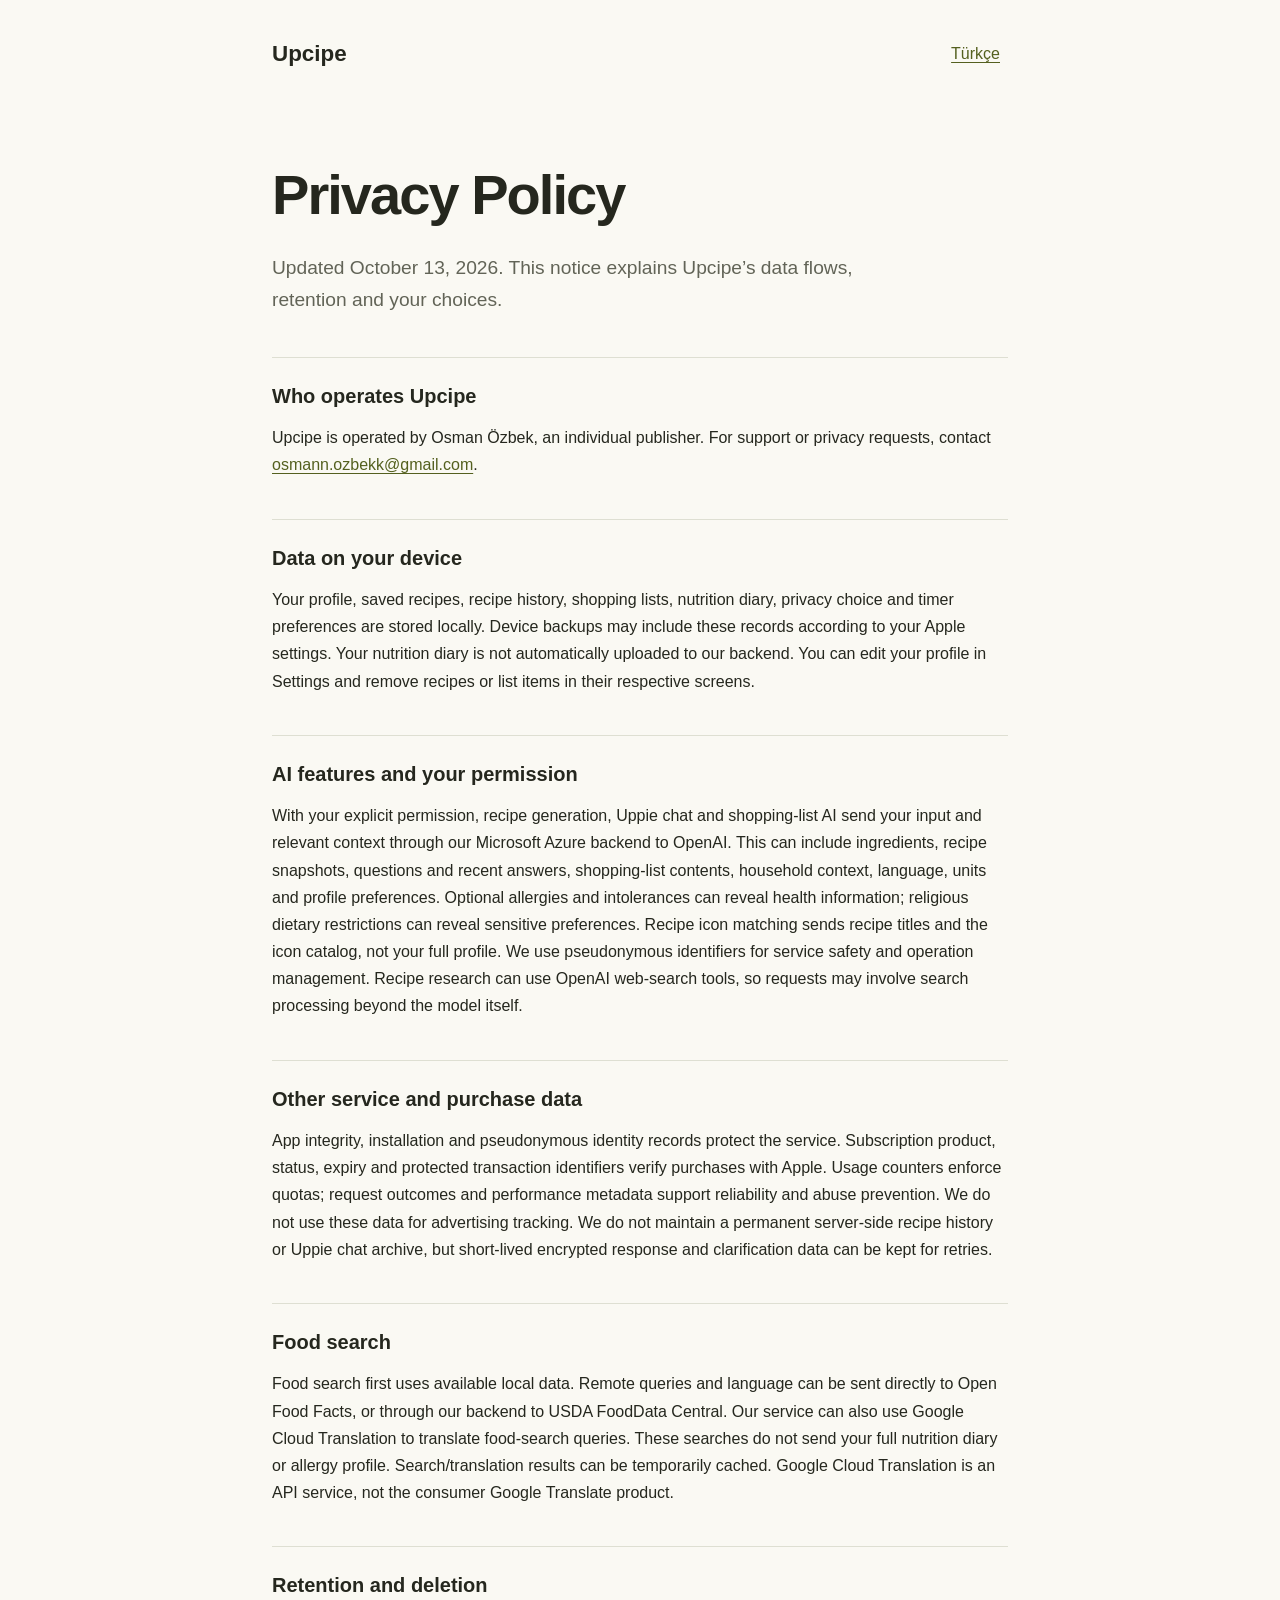
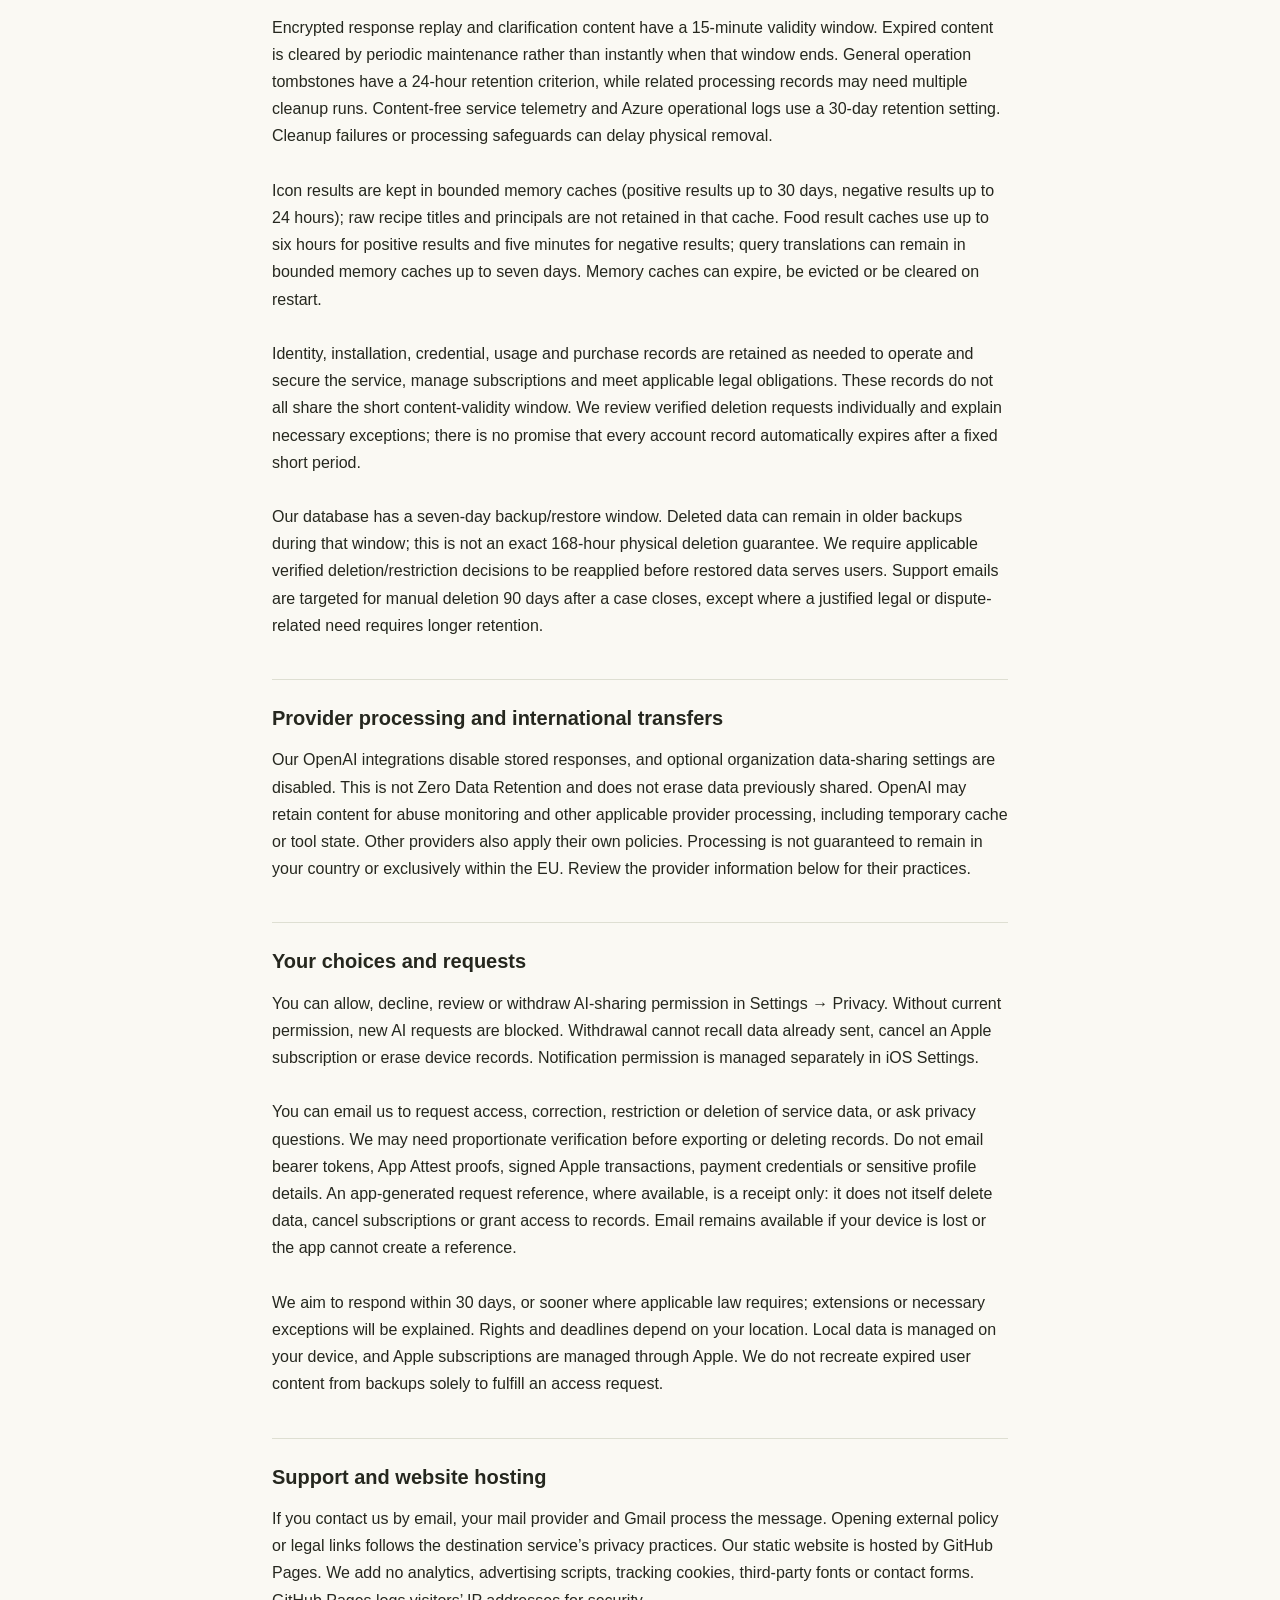
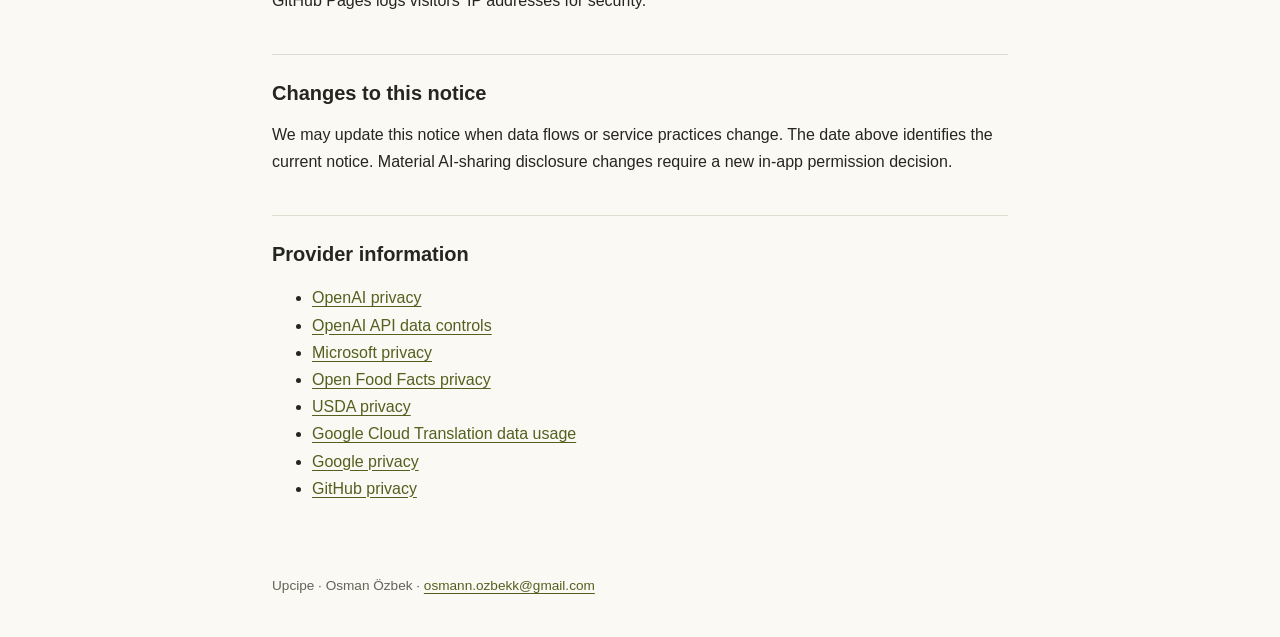
==== privacy/index.html @ ae254fd0 "Publish Upcipe privacy policy based on verified production data flows" ====
<!doctype html>
<html lang="en">
<head>
<meta charset="utf-8"><meta name="viewport" content="width=device-width, initial-scale=1">
<meta name="referrer" content="no-referrer">
<title>Upcipe · Privacy Policy</title>
<link rel="stylesheet" href="../style.css">
</head>
<body>
<a class="skip" href="#main">Skip to content</a>
<header><a class="brand" href="../">Upcipe</a><nav aria-label="Language"><a href="tr/" lang="tr">Türkçe</a></nav></header>
<main id="main"><h1>Privacy Policy</h1>
<p class="intro">Updated October 13, 2026. This notice explains Upcipe’s data flows, retention and your choices.</p>
<section><h2>Who operates Upcipe</h2><p>Upcipe is operated by Osman Özbek, an individual publisher. For support or privacy requests, contact <a href="mailto:osmann.ozbekk@gmail.com">osmann.ozbekk@gmail.com</a>.</p></section>
<section><h2>Data on your device</h2><p>Your profile, saved recipes, recipe history, shopping lists, nutrition diary, privacy choice and timer preferences are stored locally. Device backups may include these records according to your Apple settings. Your nutrition diary is not automatically uploaded to our backend. You can edit your profile in Settings and remove recipes or list items in their respective screens.</p></section>
<section><h2>AI features and your permission</h2><p>With your explicit permission, recipe generation, Uppie chat and shopping-list AI send your input and relevant context through our Microsoft Azure backend to OpenAI. This can include ingredients, recipe snapshots, questions and recent answers, shopping-list contents, household context, language, units and profile preferences. Optional allergies and intolerances can reveal health information; religious dietary restrictions can reveal sensitive preferences. Recipe icon matching sends recipe titles and the icon catalog, not your full profile. We use pseudonymous identifiers for service safety and operation management. Recipe research can use OpenAI web-search tools, so requests may involve search processing beyond the model itself.</p></section>
<section><h2>Other service and purchase data</h2><p>App integrity, installation and pseudonymous identity records protect the service. Subscription product, status, expiry and protected transaction identifiers verify purchases with Apple. Usage counters enforce quotas; request outcomes and performance metadata support reliability and abuse prevention. We do not use these data for advertising tracking. We do not maintain a permanent server-side recipe history or Uppie chat archive, but short-lived encrypted response and clarification data can be kept for retries.</p></section>
<section><h2>Food search</h2><p>Food search first uses available local data. Remote queries and language can be sent directly to Open Food Facts, or through our backend to USDA FoodData Central. Our service can also use Google Cloud Translation to translate food-search queries. These searches do not send your full nutrition diary or allergy profile. Search/translation results can be temporarily cached. Google Cloud Translation is an API service, not the consumer Google Translate product.</p></section>
<section><h2>Retention and deletion</h2><p>Encrypted response replay and clarification content have a 15-minute validity window. Expired content is cleared by periodic maintenance rather than instantly when that window ends. General operation tombstones have a 24-hour retention criterion, while related processing records may need multiple cleanup runs. Content-free service telemetry and Azure operational logs use a 30-day retention setting. Cleanup failures or processing safeguards can delay physical removal.<br><br>Icon results are kept in bounded memory caches (positive results up to 30 days, negative results up to 24 hours); raw recipe titles and principals are not retained in that cache. Food result caches use up to six hours for positive results and five minutes for negative results; query translations can remain in bounded memory caches up to seven days. Memory caches can expire, be evicted or be cleared on restart.<br><br>Identity, installation, credential, usage and purchase records are retained as needed to operate and secure the service, manage subscriptions and meet applicable legal obligations. These records do not all share the short content-validity window. We review verified deletion requests individually and explain necessary exceptions; there is no promise that every account record automatically expires after a fixed short period.<br><br>Our database has a seven-day backup/restore window. Deleted data can remain in older backups during that window; this is not an exact 168-hour physical deletion guarantee. We require applicable verified deletion/restriction decisions to be reapplied before restored data serves users. Support emails are targeted for manual deletion 90 days after a case closes, except where a justified legal or dispute-related need requires longer retention.</p></section>
<section><h2>Provider processing and international transfers</h2><p>Our OpenAI integrations disable stored responses, and optional organization data-sharing settings are disabled. This is not Zero Data Retention and does not erase data previously shared. OpenAI may retain content for abuse monitoring and other applicable provider processing, including temporary cache or tool state. Other providers also apply their own policies. Processing is not guaranteed to remain in your country or exclusively within the EU. Review the provider information below for their practices.</p></section>
<section><h2>Your choices and requests</h2><p>You can allow, decline, review or withdraw AI-sharing permission in Settings → Privacy. Without current permission, new AI requests are blocked. Withdrawal cannot recall data already sent, cancel an Apple subscription or erase device records. Notification permission is managed separately in iOS Settings.<br><br>You can email us to request access, correction, restriction or deletion of service data, or ask privacy questions. We may need proportionate verification before exporting or deleting records. Do not email bearer tokens, App Attest proofs, signed Apple transactions, payment credentials or sensitive profile details. An app-generated request reference, where available, is a receipt only: it does not itself delete data, cancel subscriptions or grant access to records. Email remains available if your device is lost or the app cannot create a reference.<br><br>We aim to respond within 30 days, or sooner where applicable law requires; extensions or necessary exceptions will be explained. Rights and deadlines depend on your location. Local data is managed on your device, and Apple subscriptions are managed through Apple. We do not recreate expired user content from backups solely to fulfill an access request.</p></section>
<section><h2>Support and website hosting</h2><p>If you contact us by email, your mail provider and Gmail process the message. Opening external policy or legal links follows the destination service’s privacy practices. Our static website is hosted by GitHub Pages. We add no analytics, advertising scripts, tracking cookies, third-party fonts or contact forms. GitHub Pages logs visitors’ IP addresses for security.</p></section>
<section><h2>Changes to this notice</h2><p>We may update this notice when data flows or service practices change. The date above identifies the current notice. Material AI-sharing disclosure changes require a new in-app permission decision.</p></section>
<section><h2>Provider information</h2><ul>
<li><a href="https://openai.com/policies/privacy-policy/">OpenAI privacy</a></li>
<li><a href="https://developers.openai.com/api/docs/guides/your-data">OpenAI API data controls</a></li>
<li><a href="https://www.microsoft.com/en-us/privacy/privacystatement">Microsoft privacy</a></li>
<li><a href="https://world.openfoodfacts.org/privacy">Open Food Facts privacy</a></li>
<li><a href="https://www.usda.gov/privacy-policy">USDA privacy</a></li>
<li><a href="https://docs.cloud.google.com/translate/data-usage">Google Cloud Translation data usage</a></li>
<li><a href="https://policies.google.com/privacy">Google privacy</a></li>
<li><a href="https://docs.github.com/en/site-policy/privacy-policies/github-general-privacy-statement">GitHub privacy</a></li>
</ul></section>
</main><footer>Upcipe · Osman Özbek · <a href="mailto:osmann.ozbekk@gmail.com">osmann.ozbekk@gmail.com</a></footer>
</body></html>
---- style.css ----
:root { color-scheme: light dark; --paper: #faf9f3; --ink: #25271e; --muted: #626457; --accent: #54601f; --line: #dedfd2; }
* { box-sizing: border-box; }
body { margin: 0; background: var(--paper); color: var(--ink); font-family: -apple-system, BlinkMacSystemFont, "Segoe UI", sans-serif; font-size: 1rem; line-height: 1.7; }
header, main, footer { width: min(100% - 3rem, 46rem); margin-inline: auto; }
header { display: flex; justify-content: space-between; align-items: center; gap: 1rem; padding-block: 2rem; }
.brand { color: var(--ink); font-size: 1.4rem; font-weight: 650; text-decoration: none; }
main { padding-block: 2.5rem 1rem; }
.eyebrow { color: var(--accent); font-size: .8rem; letter-spacing: .12em; font-weight: 650; }
h1 { font-size: clamp(2rem, 6vw, 3.5rem); line-height: 1.15; font-weight: 600; letter-spacing: -.035em; margin: 1rem 0 1.5rem; }
.intro { font-size: 1.2rem; color: var(--muted); max-width: 38rem; }
section { margin-top: 2.5rem; padding-top: 1.5rem; border-top: 1px solid var(--line); }
h2 { font-size: 1.25rem; line-height: 1.4; margin: 0; font-weight: 600; }
p { margin-block: .9rem; }
a { color: var(--accent); text-underline-offset: .2em; overflow-wrap: anywhere; }
nav a { display: inline-block; padding: .5rem; }
.email { font-size: 1.1rem; }
a:focus-visible { outline: 3px solid var(--accent); outline-offset: 5px; border-radius: 2px; }
.skip { position: absolute; top: -10rem; left: 1rem; padding: .5rem 1rem; background: var(--paper); }
.skip:focus { top: 1rem; }
footer { padding-block: 2.5rem; color: var(--muted); font-size: .85rem; }
@media (prefers-color-scheme: dark) { :root { --paper: #20221b; --ink: #f3f2e9; --muted: #bbbfb0; --accent: #c2cd89; --line: #414638; } }
@media (max-width: 380px) { header, main, footer { width: calc(100% - 2rem); } main { padding-top: 1.5rem; } }
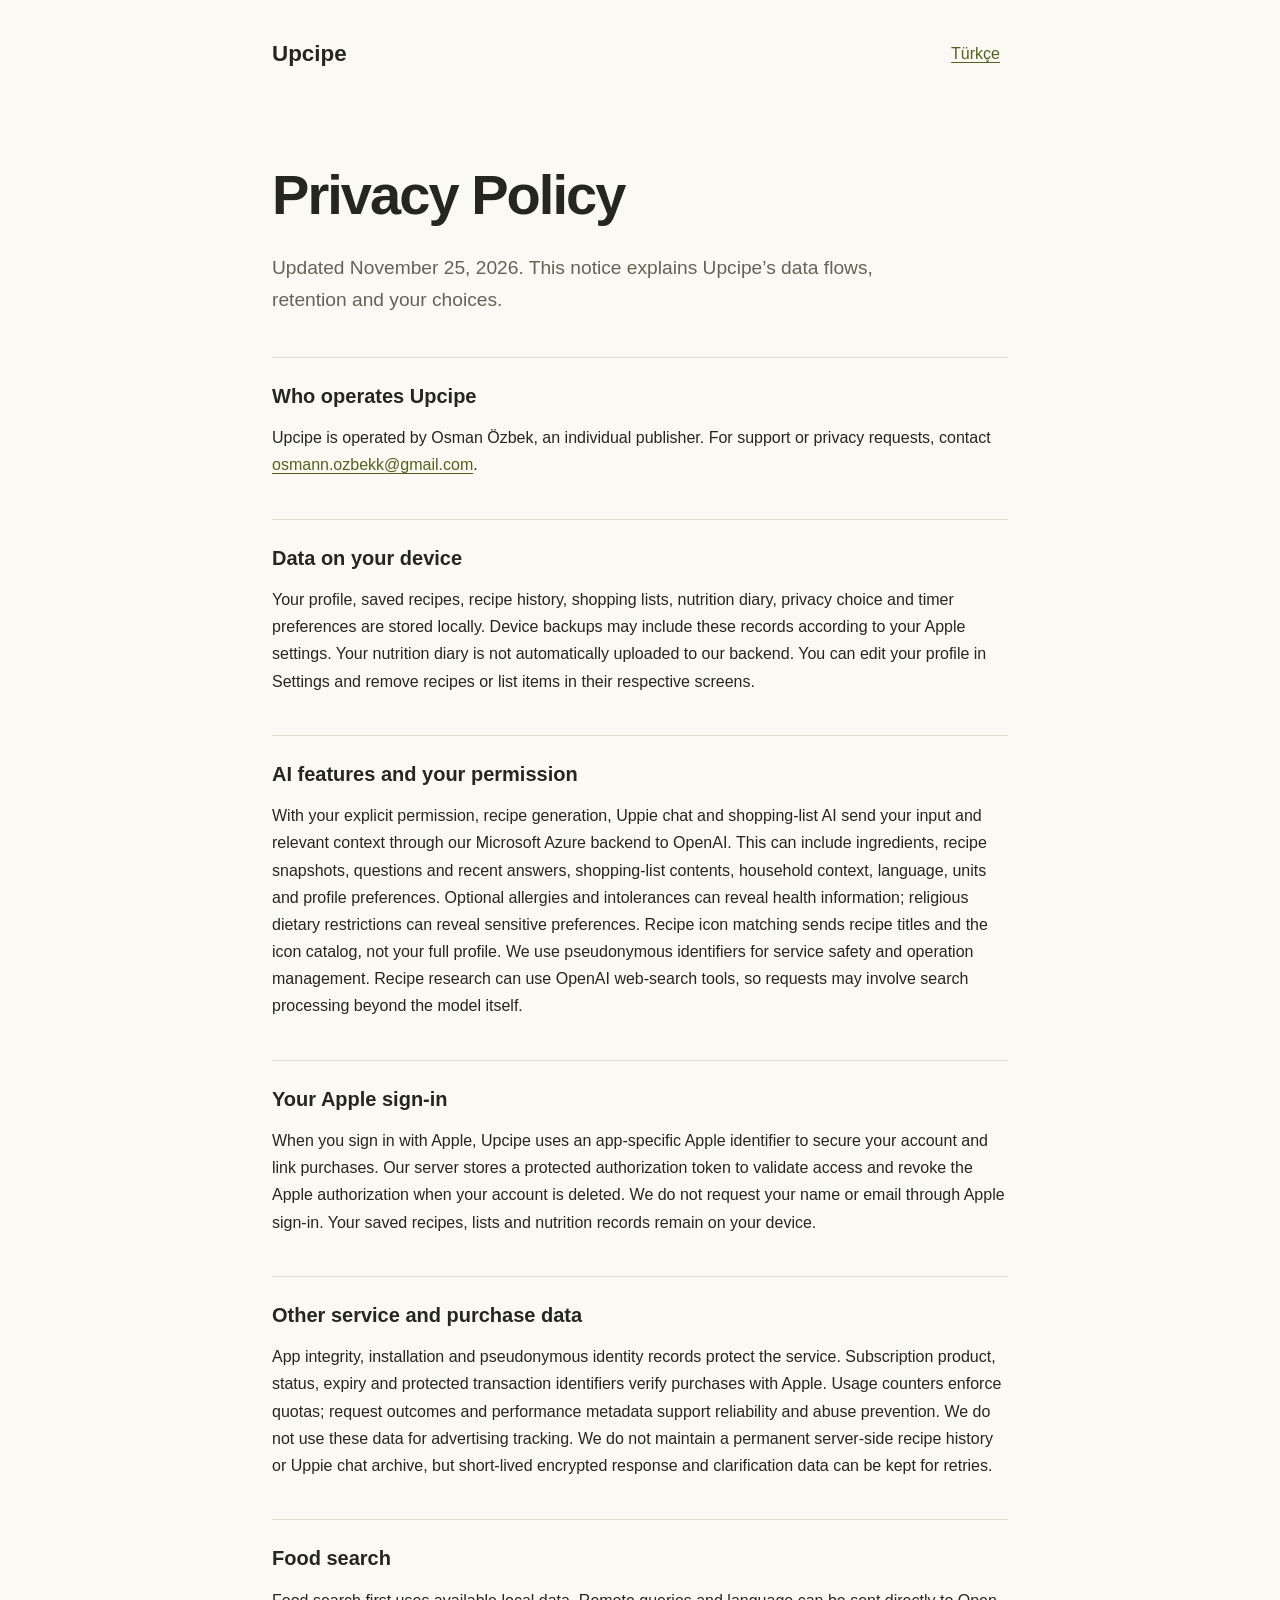
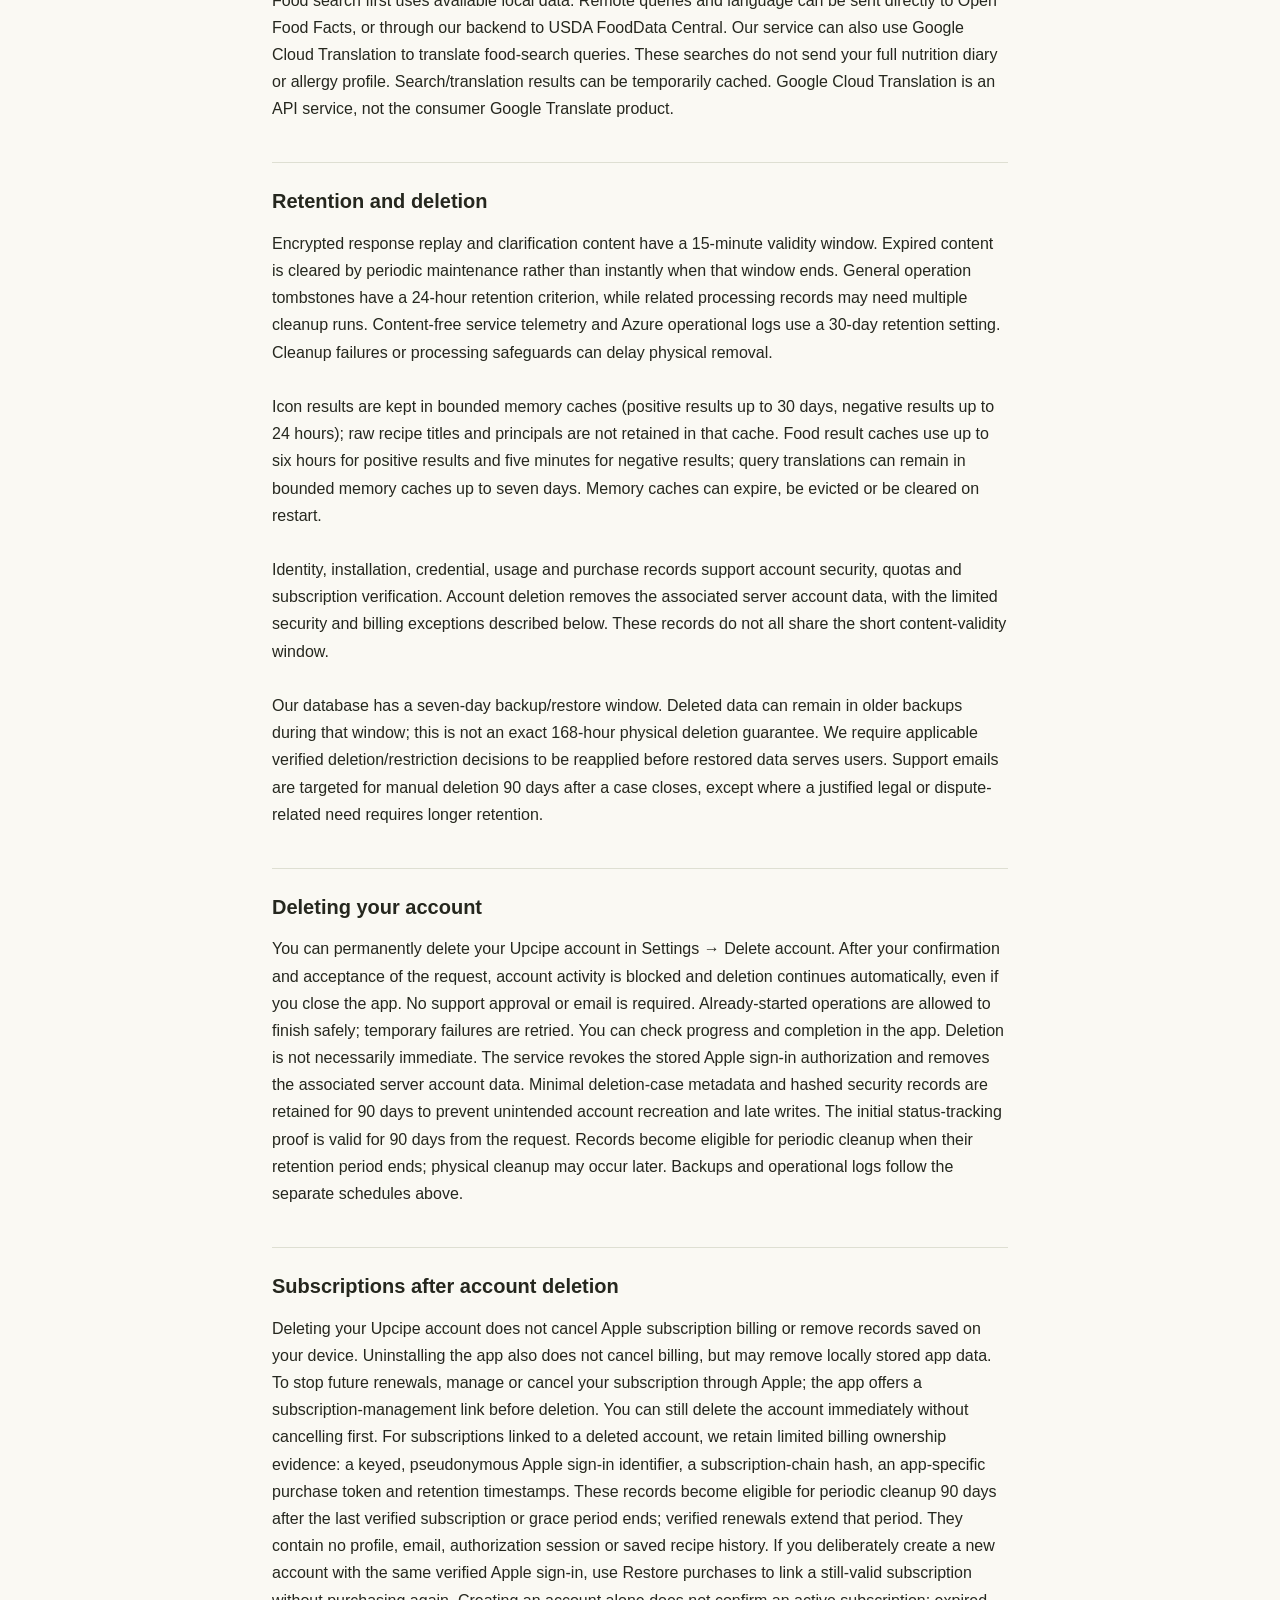
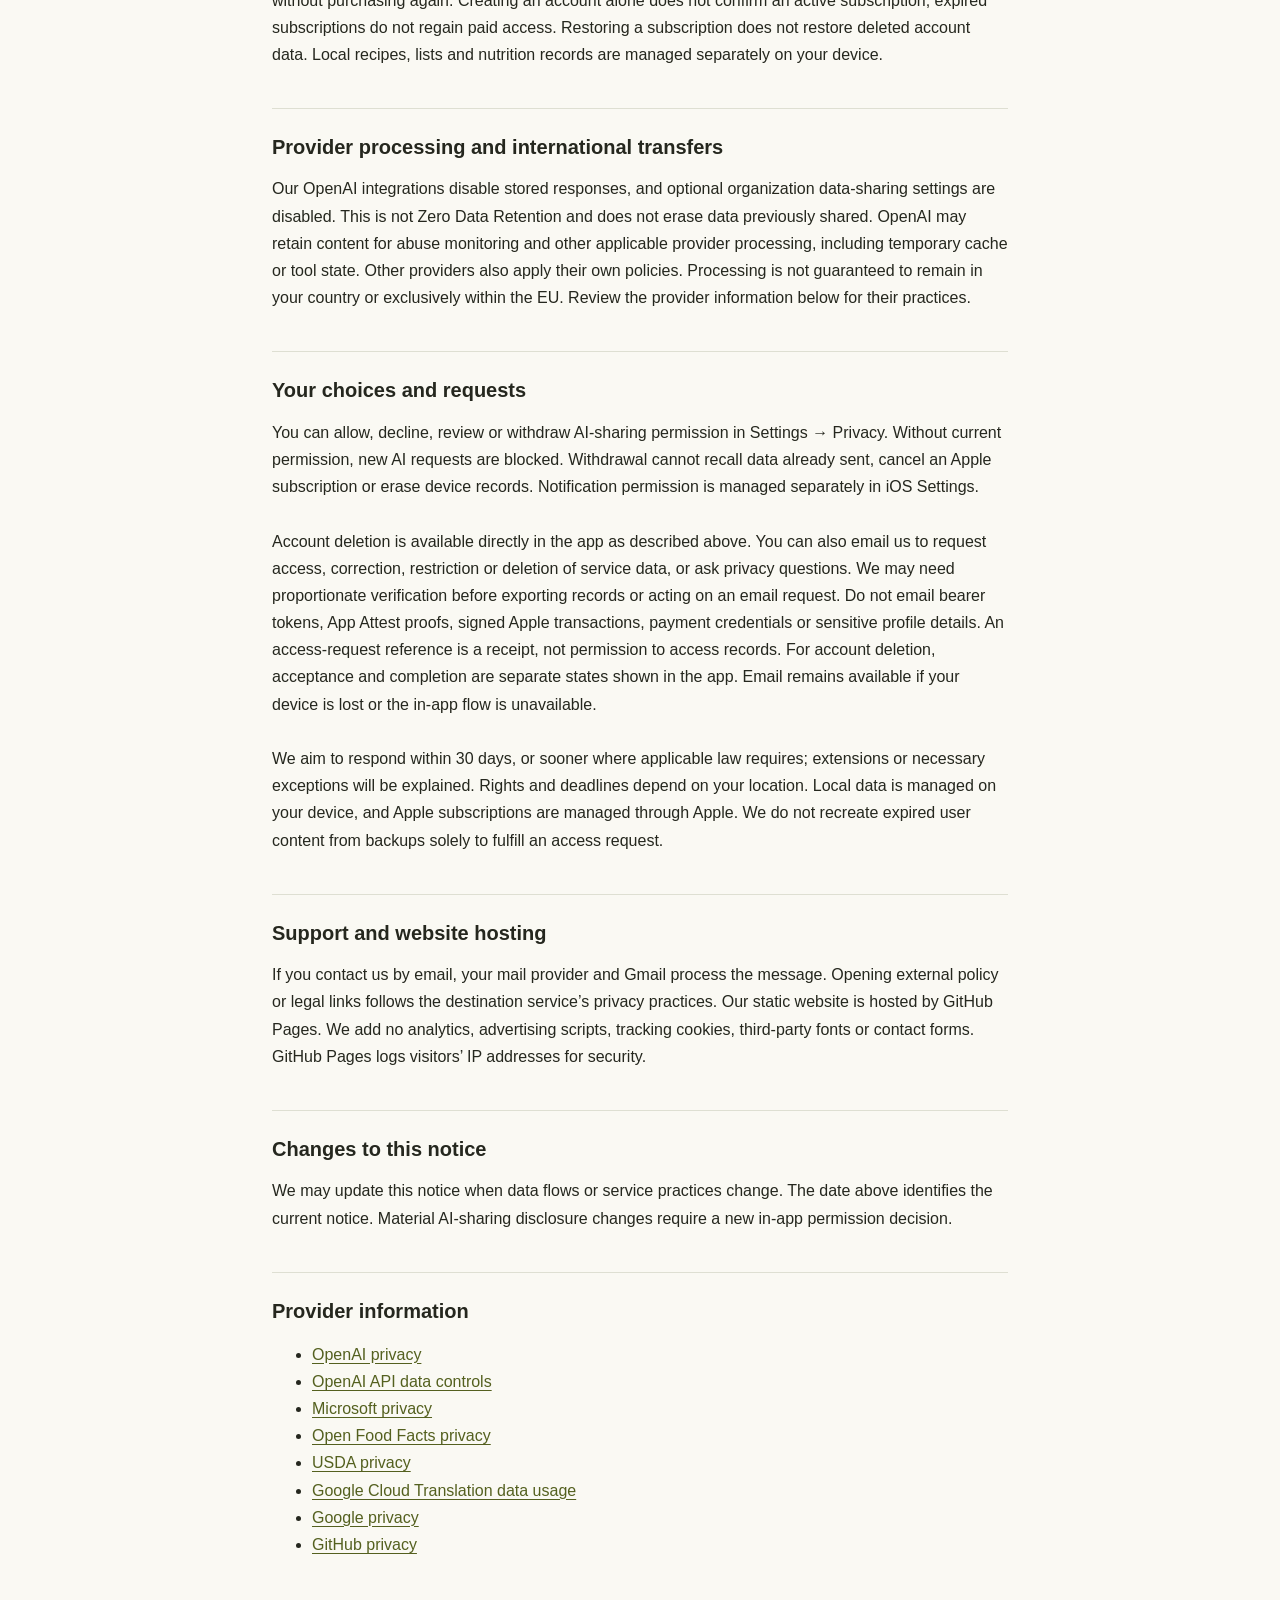
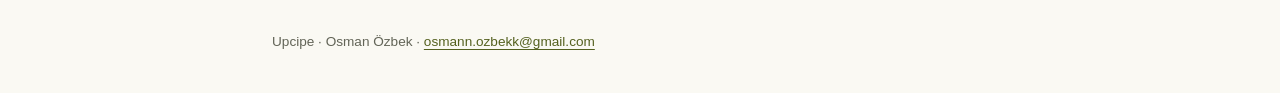
==== commit b078489f: "Explain automatic account deletion and subscription restoration" ====
--- a/privacy/index.html
+++ b/privacy/index.html
@@ -10,15 +10,18 @@
 <a class="skip" href="#main">Skip to content</a>
 <header><a class="brand" href="../">Upcipe</a><nav aria-label="Language"><a href="tr/" lang="tr">Türkçe</a></nav></header>
 <main id="main"><h1>Privacy Policy</h1>
-<p class="intro">Updated October 13, 2026. This notice explains Upcipe’s data flows, retention and your choices.</p>
+<p class="intro">Updated November 25, 2026. This notice explains Upcipe’s data flows, retention and your choices.</p>
 <section><h2>Who operates Upcipe</h2><p>Upcipe is operated by Osman Özbek, an individual publisher. For support or privacy requests, contact <a href="mailto:osmann.ozbekk@gmail.com">osmann.ozbekk@gmail.com</a>.</p></section>
 <section><h2>Data on your device</h2><p>Your profile, saved recipes, recipe history, shopping lists, nutrition diary, privacy choice and timer preferences are stored locally. Device backups may include these records according to your Apple settings. Your nutrition diary is not automatically uploaded to our backend. You can edit your profile in Settings and remove recipes or list items in their respective screens.</p></section>
 <section><h2>AI features and your permission</h2><p>With your explicit permission, recipe generation, Uppie chat and shopping-list AI send your input and relevant context through our Microsoft Azure backend to OpenAI. This can include ingredients, recipe snapshots, questions and recent answers, shopping-list contents, household context, language, units and profile preferences. Optional allergies and intolerances can reveal health information; religious dietary restrictions can reveal sensitive preferences. Recipe icon matching sends recipe titles and the icon catalog, not your full profile. We use pseudonymous identifiers for service safety and operation management. Recipe research can use OpenAI web-search tools, so requests may involve search processing beyond the model itself.</p></section>
+<section><h2>Your Apple sign-in</h2><p>When you sign in with Apple, Upcipe uses an app-specific Apple identifier to secure your account and link purchases. Our server stores a protected authorization token to validate access and revoke the Apple authorization when your account is deleted. We do not request your name or email through Apple sign-in. Your saved recipes, lists and nutrition records remain on your device.</p></section>
 <section><h2>Other service and purchase data</h2><p>App integrity, installation and pseudonymous identity records protect the service. Subscription product, status, expiry and protected transaction identifiers verify purchases with Apple. Usage counters enforce quotas; request outcomes and performance metadata support reliability and abuse prevention. We do not use these data for advertising tracking. We do not maintain a permanent server-side recipe history or Uppie chat archive, but short-lived encrypted response and clarification data can be kept for retries.</p></section>
 <section><h2>Food search</h2><p>Food search first uses available local data. Remote queries and language can be sent directly to Open Food Facts, or through our backend to USDA FoodData Central. Our service can also use Google Cloud Translation to translate food-search queries. These searches do not send your full nutrition diary or allergy profile. Search/translation results can be temporarily cached. Google Cloud Translation is an API service, not the consumer Google Translate product.</p></section>
-<section><h2>Retention and deletion</h2><p>Encrypted response replay and clarification content have a 15-minute validity window. Expired content is cleared by periodic maintenance rather than instantly when that window ends. General operation tombstones have a 24-hour retention criterion, while related processing records may need multiple cleanup runs. Content-free service telemetry and Azure operational logs use a 30-day retention setting. Cleanup failures or processing safeguards can delay physical removal.<br><br>Icon results are kept in bounded memory caches (positive results up to 30 days, negative results up to 24 hours); raw recipe titles and principals are not retained in that cache. Food result caches use up to six hours for positive results and five minutes for negative results; query translations can remain in bounded memory caches up to seven days. Memory caches can expire, be evicted or be cleared on restart.<br><br>Identity, installation, credential, usage and purchase records are retained as needed to operate and secure the service, manage subscriptions and meet applicable legal obligations. These records do not all share the short content-validity window. We review verified deletion requests individually and explain necessary exceptions; there is no promise that every account record automatically expires after a fixed short period.<br><br>Our database has a seven-day backup/restore window. Deleted data can remain in older backups during that window; this is not an exact 168-hour physical deletion guarantee. We require applicable verified deletion/restriction decisions to be reapplied before restored data serves users. Support emails are targeted for manual deletion 90 days after a case closes, except where a justified legal or dispute-related need requires longer retention.</p></section>
+<section><h2>Retention and deletion</h2><p>Encrypted response replay and clarification content have a 15-minute validity window. Expired content is cleared by periodic maintenance rather than instantly when that window ends. General operation tombstones have a 24-hour retention criterion, while related processing records may need multiple cleanup runs. Content-free service telemetry and Azure operational logs use a 30-day retention setting. Cleanup failures or processing safeguards can delay physical removal.<br><br>Icon results are kept in bounded memory caches (positive results up to 30 days, negative results up to 24 hours); raw recipe titles and principals are not retained in that cache. Food result caches use up to six hours for positive results and five minutes for negative results; query translations can remain in bounded memory caches up to seven days. Memory caches can expire, be evicted or be cleared on restart.<br><br>Identity, installation, credential, usage and purchase records support account security, quotas and subscription verification. Account deletion removes the associated server account data, with the limited security and billing exceptions described below. These records do not all share the short content-validity window.<br><br>Our database has a seven-day backup/restore window. Deleted data can remain in older backups during that window; this is not an exact 168-hour physical deletion guarantee. We require applicable verified deletion/restriction decisions to be reapplied before restored data serves users. Support emails are targeted for manual deletion 90 days after a case closes, except where a justified legal or dispute-related need requires longer retention.</p></section>
+<section><h2>Deleting your account</h2><p>You can permanently delete your Upcipe account in Settings → Delete account. After your confirmation and acceptance of the request, account activity is blocked and deletion continues automatically, even if you close the app. No support approval or email is required. Already-started operations are allowed to finish safely; temporary failures are retried. You can check progress and completion in the app. Deletion is not necessarily immediate. The service revokes the stored Apple sign-in authorization and removes the associated server account data. Minimal deletion-case metadata and hashed security records are retained for 90 days to prevent unintended account recreation and late writes. The initial status-tracking proof is valid for 90 days from the request. Records become eligible for periodic cleanup when their retention period ends; physical cleanup may occur later. Backups and operational logs follow the separate schedules above.</p></section>
+<section><h2>Subscriptions after account deletion</h2><p>Deleting your Upcipe account does not cancel Apple subscription billing or remove records saved on your device. Uninstalling the app also does not cancel billing, but may remove locally stored app data. To stop future renewals, manage or cancel your subscription through Apple; the app offers a subscription-management link before deletion. You can still delete the account immediately without cancelling first. For subscriptions linked to a deleted account, we retain limited billing ownership evidence: a keyed, pseudonymous Apple sign-in identifier, a subscription-chain hash, an app-specific purchase token and retention timestamps. These records become eligible for periodic cleanup 90 days after the last verified subscription or grace period ends; verified renewals extend that period. They contain no profile, email, authorization session or saved recipe history. If you deliberately create a new account with the same verified Apple sign-in, use Restore purchases to link a still-valid subscription without purchasing again. Creating an account alone does not confirm an active subscription; expired subscriptions do not regain paid access. Restoring a subscription does not restore deleted account data. Local recipes, lists and nutrition records are managed separately on your device.</p></section>
 <section><h2>Provider processing and international transfers</h2><p>Our OpenAI integrations disable stored responses, and optional organization data-sharing settings are disabled. This is not Zero Data Retention and does not erase data previously shared. OpenAI may retain content for abuse monitoring and other applicable provider processing, including temporary cache or tool state. Other providers also apply their own policies. Processing is not guaranteed to remain in your country or exclusively within the EU. Review the provider information below for their practices.</p></section>
-<section><h2>Your choices and requests</h2><p>You can allow, decline, review or withdraw AI-sharing permission in Settings → Privacy. Without current permission, new AI requests are blocked. Withdrawal cannot recall data already sent, cancel an Apple subscription or erase device records. Notification permission is managed separately in iOS Settings.<br><br>You can email us to request access, correction, restriction or deletion of service data, or ask privacy questions. We may need proportionate verification before exporting or deleting records. Do not email bearer tokens, App Attest proofs, signed Apple transactions, payment credentials or sensitive profile details. An app-generated request reference, where available, is a receipt only: it does not itself delete data, cancel subscriptions or grant access to records. Email remains available if your device is lost or the app cannot create a reference.<br><br>We aim to respond within 30 days, or sooner where applicable law requires; extensions or necessary exceptions will be explained. Rights and deadlines depend on your location. Local data is managed on your device, and Apple subscriptions are managed through Apple. We do not recreate expired user content from backups solely to fulfill an access request.</p></section>
+<section><h2>Your choices and requests</h2><p>You can allow, decline, review or withdraw AI-sharing permission in Settings → Privacy. Without current permission, new AI requests are blocked. Withdrawal cannot recall data already sent, cancel an Apple subscription or erase device records. Notification permission is managed separately in iOS Settings.<br><br>Account deletion is available directly in the app as described above. You can also email us to request access, correction, restriction or deletion of service data, or ask privacy questions. We may need proportionate verification before exporting records or acting on an email request. Do not email bearer tokens, App Attest proofs, signed Apple transactions, payment credentials or sensitive profile details. An access-request reference is a receipt, not permission to access records. For account deletion, acceptance and completion are separate states shown in the app. Email remains available if your device is lost or the in-app flow is unavailable.<br><br>We aim to respond within 30 days, or sooner where applicable law requires; extensions or necessary exceptions will be explained. Rights and deadlines depend on your location. Local data is managed on your device, and Apple subscriptions are managed through Apple. We do not recreate expired user content from backups solely to fulfill an access request.</p></section>
 <section><h2>Support and website hosting</h2><p>If you contact us by email, your mail provider and Gmail process the message. Opening external policy or legal links follows the destination service’s privacy practices. Our static website is hosted by GitHub Pages. We add no analytics, advertising scripts, tracking cookies, third-party fonts or contact forms. GitHub Pages logs visitors’ IP addresses for security.</p></section>
 <section><h2>Changes to this notice</h2><p>We may update this notice when data flows or service practices change. The date above identifies the current notice. Material AI-sharing disclosure changes require a new in-app permission decision.</p></section>
 <section><h2>Provider information</h2><ul>
